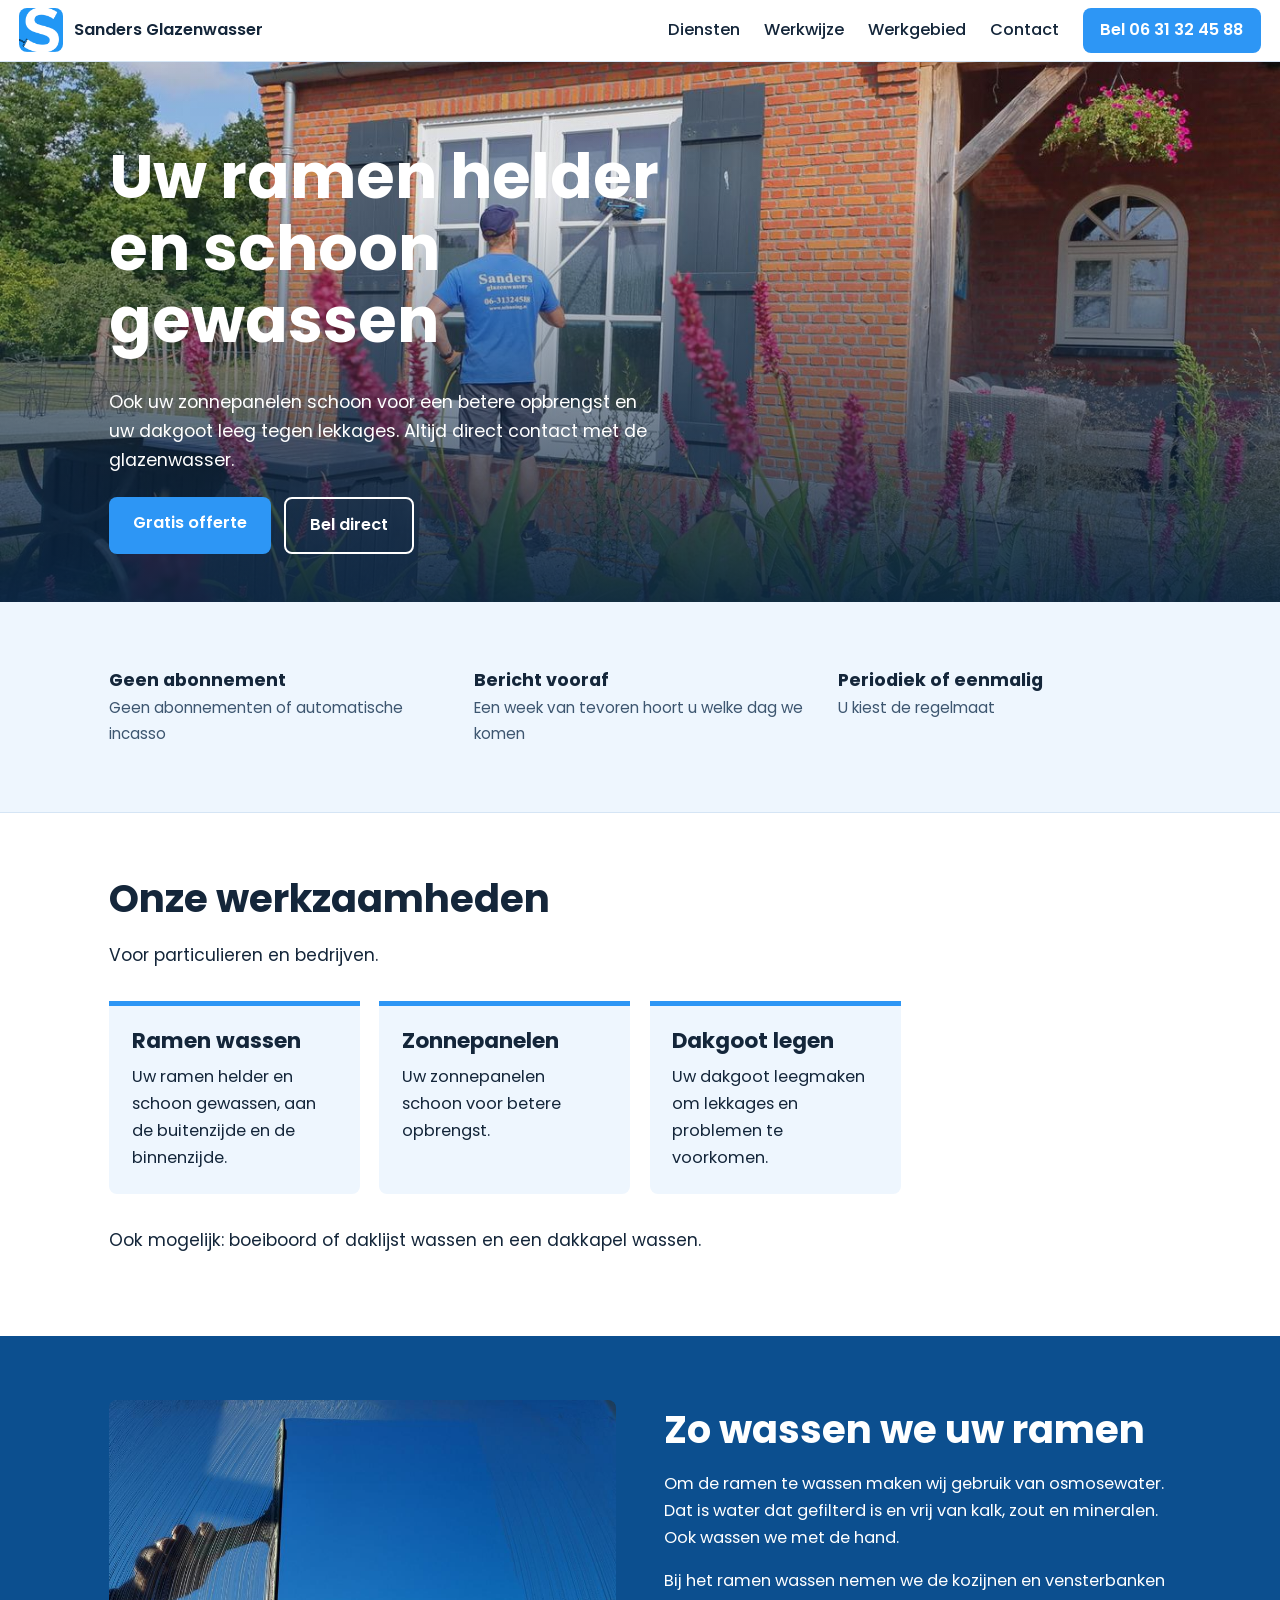
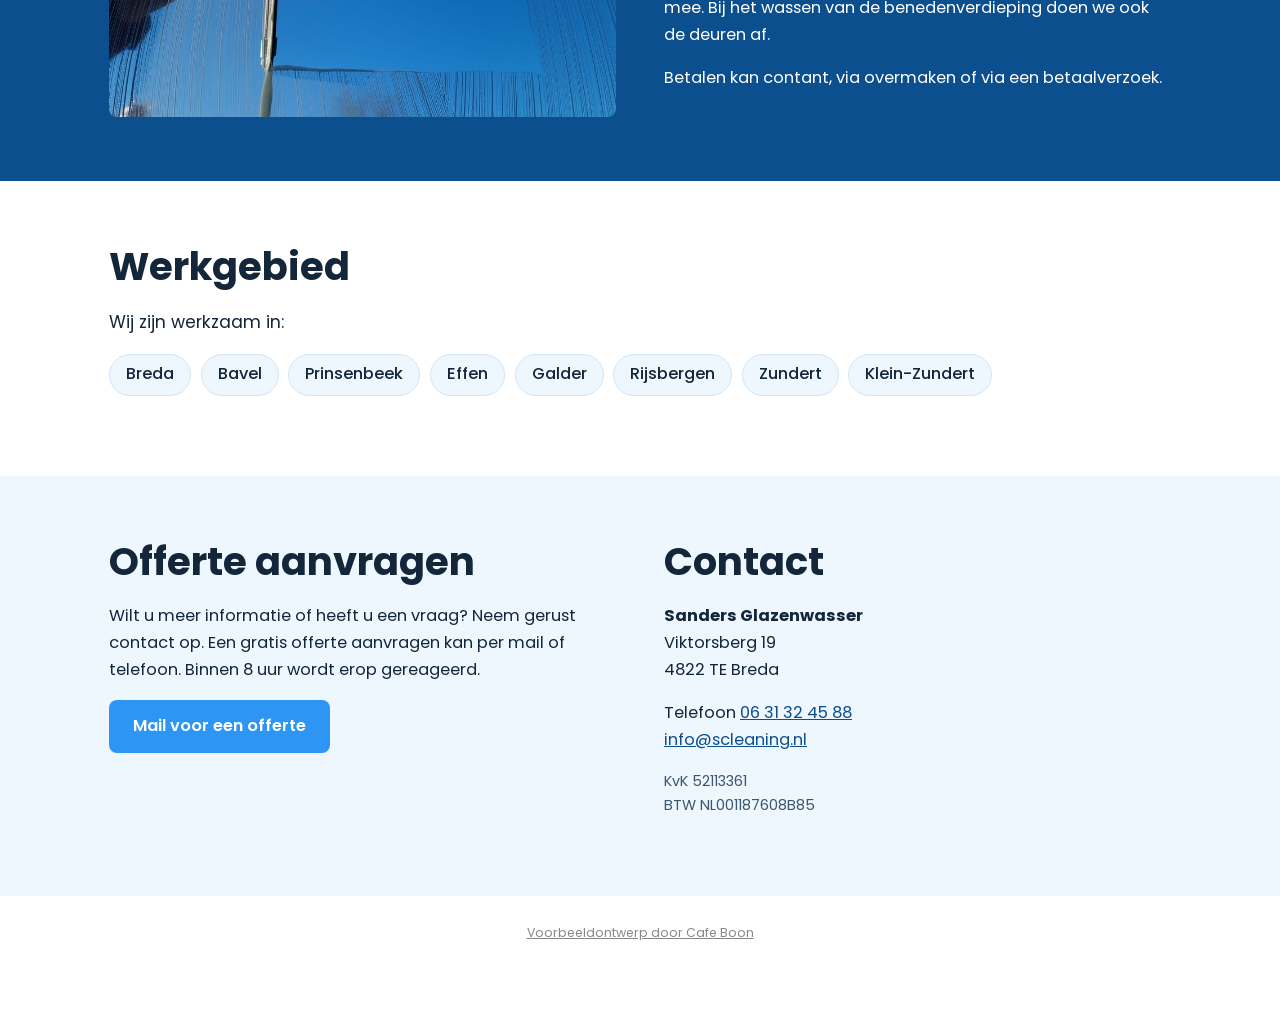
==== index.html @ 457f1adc "Voorbeeldwebsite" ====
<!doctype html>
<html lang="nl">
<head>
<meta charset="utf-8">
<meta name="viewport" content="width=device-width, initial-scale=1">
<meta name="robots" content="noindex">
<title>Sanders Glazenwasser - Ramen, zonnepanelen en dakgoten rond Breda</title>
<meta name="description" content="Sanders Glazenwasser uit Breda wast ramen, zonnepanelen en dakgoten in Breda, Bavel, Prinsenbeek, Zundert, Rijsbergen en Effen. Geen abonnement. Bel 06 31 32 45 88.">
<meta property="og:title" content="Sanders Glazenwasser, Breda">
<meta property="og:description" content="Ramen wassen, zonnepanelen reinigen en dakgoten legen. Geen abonnement of automatische incasso.">
<meta property="og:image" content="images/og.jpg">
<link rel="icon" type="image/png" href="images/logo.png">
<link rel="preconnect" href="https://fonts.googleapis.com">
<link rel="preconnect" href="https://fonts.gstatic.com" crossorigin>
<link href="https://fonts.googleapis.com/css2?family=Poppins:wght@400;500;600;700&display=swap" rel="stylesheet">
<link rel="stylesheet" href="style.css">
</head>
<body>
<header class="top">
  <a class="brand" href="#"><img src="images/logo.png" alt="Sanders Glazenwasser"><span>Sanders Glazenwasser</span></a>
  <nav>
    <a href="#diensten">Diensten</a>
    <a href="#werkwijze">Werkwijze</a>
    <a href="#werkgebied">Werkgebied</a>
    <a href="#contact">Contact</a>
  </nav>
  <a class="call" href="tel:+31631324588">Bel 06 31 32 45 88</a>
</header>

<section class="hero">
  <img src="images/aan-het-werk.jpg" alt="Sanders Glazenwasser wast de ramen van een woning">
  <div class="hero-in">
    <h1>Uw ramen helder en schoon gewassen</h1>
    <p class="claim">Ook uw zonnepanelen schoon voor een betere opbrengst en uw dakgoot leeg tegen lekkages. Altijd direct contact met de glazenwasser.</p>
    <div class="actions">
      <a class="btn" href="mailto:info@scleaning.nl?subject=Offerte%20glazenwasser">Gratis offerte</a>
      <a class="btn ghost" href="tel:+31631324588">Bel direct</a>
    </div>
  </div>
</section>

<section class="facts">
  <div class="wrap row">
    <div><b>Geen abonnement</b><span>Geen abonnementen of automatische incasso</span></div>
    <div><b>Bericht vooraf</b><span>Een week van tevoren hoort u welke dag we komen</span></div>
    <div><b>Periodiek of eenmalig</b><span>U kiest de regelmaat</span></div>
  </div>
</section>

<section id="diensten" class="wrap">
  <h2>Onze werkzaamheden</h2>
  <p class="lead">Voor particulieren en bedrijven.</p>
  <div class="cards">
    <article>
      <h3>Ramen wassen</h3>
      <p>Uw ramen helder en schoon gewassen, aan de buitenzijde en de binnenzijde.</p>
    </article>
    <article>
      <h3>Zonnepanelen</h3>
      <p>Uw zonnepanelen schoon voor betere opbrengst.</p>
    </article>
    <article>
      <h3>Dakgoot legen</h3>
      <p>Uw dakgoot leegmaken om lekkages en problemen te voorkomen.</p>
    </article>
  </div>
  <p class="lead">Ook mogelijk: boeiboord of daklijst wassen en een dakkapel wassen.</p>
</section>

<section id="werkwijze" class="band">
  <div class="wrap split">
    <img src="images/trekker.jpg" alt="Ruit wordt met de trekker schoon getrokken">
    <div>
      <h2>Zo wassen we uw ramen</h2>
      <p>Om de ramen te wassen maken wij gebruik van osmosewater. Dat is water dat gefilterd is en vrij van kalk, zout en mineralen. Ook wassen we met de hand.</p>
      <p>Bij het ramen wassen nemen we de kozijnen en vensterbanken mee. Bij het wassen van de benedenverdieping doen we ook de deuren af.</p>
      <p>Betalen kan contant, via overmaken of via een betaalverzoek.</p>
    </div>
  </div>
</section>

<section id="werkgebied" class="wrap">
  <h2>Werkgebied</h2>
  <p class="lead">Wij zijn werkzaam in:</p>
  <ul class="places">
    <li>Breda</li><li>Bavel</li><li>Prinsenbeek</li><li>Effen</li><li>Galder</li><li>Rijsbergen</li><li>Zundert</li><li>Klein-Zundert</li>
  </ul>
</section>

<section id="contact" class="visit">
  <div class="wrap two">
    <div>
      <h2>Offerte aanvragen</h2>
      <p>Wilt u meer informatie of heeft u een vraag? Neem gerust contact op. Een gratis offerte aanvragen kan per mail of telefoon. Binnen 8 uur wordt erop gereageerd.</p>
      <p><a class="btn" href="mailto:info@scleaning.nl?subject=Offerte%20glazenwasser">Mail voor een offerte</a></p>
    </div>
    <div>
      <h2>Contact</h2>
      <p><b>Sanders Glazenwasser</b><br>Viktorsberg 19<br>4822 TE Breda</p>
      <p>Telefoon <a href="tel:+31631324588">06 31 32 45 88</a><br><a href="mailto:info@scleaning.nl">info@scleaning.nl</a></p>
      <p class="small">KvK 52113361<br>BTW NL001187608B85</p>
    </div>
  </div>
</section>

<footer>
  <p class="credit"><a href="https://cafeboon.com">Voorbeeldontwerp door Cafe Boon</a></p>
</footer>
<a class="fab" href="tel:+31631324588">Bel</a>
</body>
</html>
---- style.css ----
:root{--blue:#2d96f5;--deep:#0c4f8f;--ink:#14263a;--bg:#fff;--soft:#eef6fe;--line:#d5e5f5}
*{box-sizing:border-box}
body{margin:0;font-family:"Poppins",sans-serif;color:var(--ink);background:var(--bg);line-height:1.65;font-size:1.02rem}
h1,h2,h3{font-weight:700;line-height:1.15;margin:0 0 .5em}
h2{font-size:clamp(1.7rem,4vw,2.4rem)}
a{color:var(--deep)}
.top{display:flex;align-items:center;gap:1.5rem;padding:.5rem 1.2rem;background:#fff;border-bottom:1px solid var(--line);position:sticky;top:0;z-index:5}
.brand{display:flex;align-items:center;gap:.7rem;text-decoration:none;color:var(--ink);font-weight:600}
.brand img{height:44px;width:44px;display:block;border-radius:8px}
.top nav{margin-left:auto;display:flex;gap:1.5rem}.top nav a{color:var(--ink);text-decoration:none;font-weight:500}
.call{background:var(--blue);color:#fff;text-decoration:none;padding:.55rem 1.1rem;font-weight:600;border-radius:8px;white-space:nowrap}
.hero{position:relative;min-height:540px;display:flex;align-items:flex-end;color:#fff;background:var(--deep)}
.hero>img{position:absolute;inset:0;width:100%;height:100%;object-fit:cover;object-position:30% 40%}
.hero:before{content:"";position:absolute;inset:0;background:linear-gradient(0deg,rgba(8,35,64,.92),rgba(8,35,64,.1) 75%);z-index:1}
.hero-in{position:relative;z-index:2;max-width:1100px;margin:0 auto;padding:3rem 1.2rem;width:100%}
.hero h1{font-size:clamp(2.2rem,6vw,3.9rem);max-width:15ch}
.claim{max-width:540px;font-size:1.1rem}
.actions{display:flex;gap:.8rem;flex-wrap:wrap;margin-top:1.4rem}
.btn{display:inline-block;background:var(--blue);color:#fff;padding:.8rem 1.5rem;text-decoration:none;font-weight:600;border-radius:8px}
.btn.ghost{background:transparent;border:2px solid #fff}
.facts{background:var(--soft);border-bottom:1px solid var(--line)}
.row{display:grid;grid-template-columns:repeat(3,1fr);gap:2rem;padding:2rem 1.2rem}
.row b{display:block;font-size:1.1rem}.row span{font-size:.95rem;color:#3d5670}
.wrap{max-width:1100px;margin:0 auto;padding:4rem 1.2rem}
.lead{max-width:720px;font-size:1.08rem}
.cards{display:grid;grid-template-columns:repeat(auto-fill,minmax(250px,1fr));gap:1.2rem;margin:2rem 0}
.cards article{background:var(--soft);border-top:5px solid var(--blue);padding:1.4rem;border-radius:0 0 8px 8px}
.cards h3{font-size:1.35rem}.cards p{margin:0}
.band{background:var(--deep);color:#fff}
.split{display:grid;grid-template-columns:1fr 1fr;gap:3rem;align-items:center}
.split img{width:100%;aspect-ratio:16/10;object-fit:cover;border-radius:8px}
.places{list-style:none;padding:0;display:flex;flex-wrap:wrap;gap:.6rem}
.places li{background:var(--soft);border:1px solid var(--line);padding:.4rem 1rem;border-radius:999px;font-weight:500}
.visit{background:var(--soft)}
.two{display:grid;grid-template-columns:1fr 1fr;gap:3rem}
.small{font-size:.9rem;color:#3d5670}
footer{text-align:center;padding:1.5rem 1rem 5rem;font-size:.9rem;color:#666}
.credit{font-size:.78rem;margin:.2rem}.credit a{color:#888}
.fab{display:none}
@media(max-width:760px){
.top nav,.call,.brand span{display:none}
.hero{min-height:440px}.row{grid-template-columns:1fr;gap:1.2rem}
.two,.split{grid-template-columns:1fr;gap:2rem}
.fab{display:block;position:fixed;right:1rem;bottom:1rem;background:var(--blue);color:#fff;text-decoration:none;font-weight:600;padding:.9rem 1.5rem;border-radius:999px;box-shadow:0 4px 12px rgba(0,0,0,.3);z-index:9}}
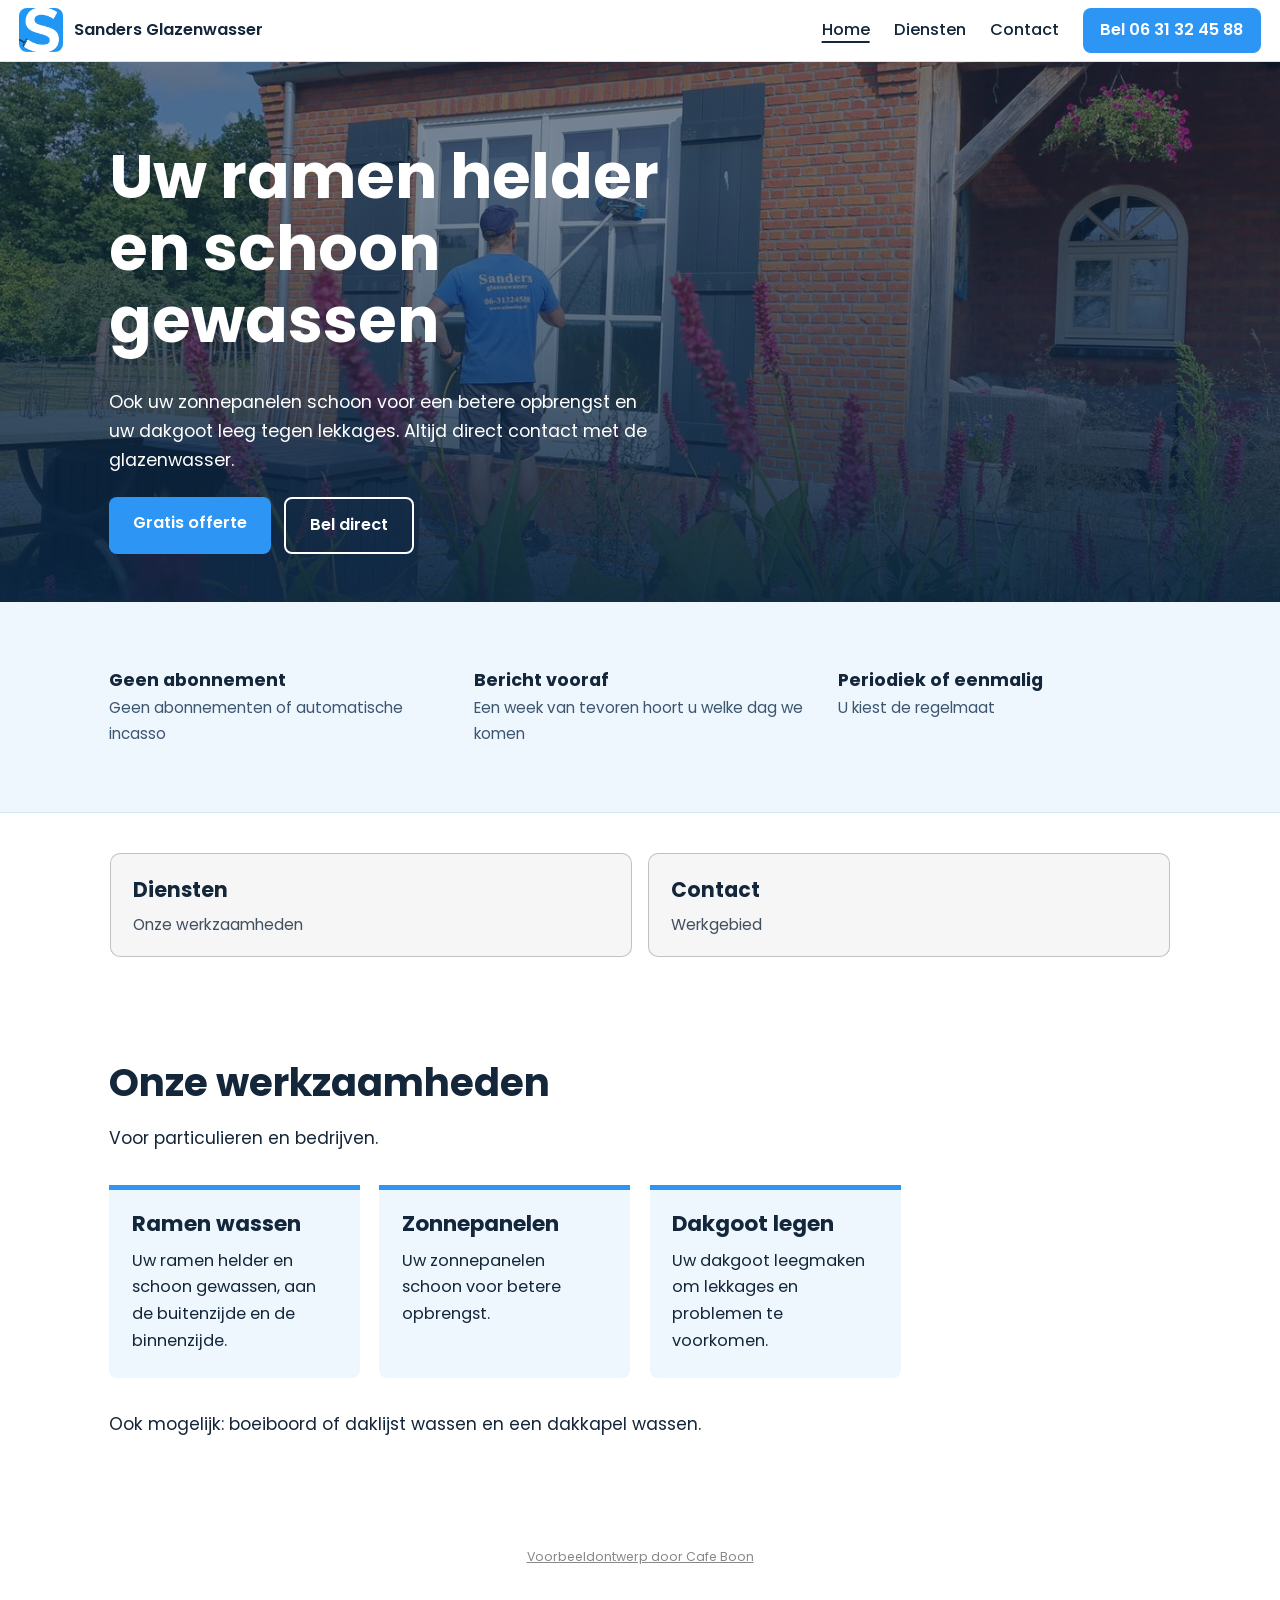
==== commit 49f24aac: "Website opgedeeld in meerdere pagina's" ====
--- a/index.html
+++ b/index.html
@@ -17,95 +17,51 @@
 </head>
 <body>
 <header class="top">
-  <a class="brand" href="#"><img src="images/logo.png" alt="Sanders Glazenwasser"><span>Sanders Glazenwasser</span></a>
-  <nav>
-    <a href="#diensten">Diensten</a>
-    <a href="#werkwijze">Werkwijze</a>
-    <a href="#werkgebied">Werkgebied</a>
-    <a href="#contact">Contact</a>
-  </nav>
-  <a class="call" href="tel:+31631324588">Bel 06 31 32 45 88</a>
+<a class="brand" href="index.html"><img alt="Sanders Glazenwasser" src="images/logo.png"/><span>Sanders Glazenwasser</span></a>
+<nav><a aria-current="page" href="index.html">Home</a><a href="aanbod.html">Diensten</a><a href="contact.html">Contact</a></nav>
+<a class="call" href="tel:+31631324588">Bel 06 31 32 45 88</a>
 </header>
-
+<div aria-label="Pagina's" class="sn-bar" role="navigation"><a aria-current="page" class="sn-link" href="index.html">Home</a><a class="sn-link" href="aanbod.html">Diensten</a><a class="sn-link" href="contact.html">Contact</a></div>
 <section class="hero">
-  <img src="images/aan-het-werk.jpg" alt="Sanders Glazenwasser wast de ramen van een woning">
-  <div class="hero-in">
-    <h1>Uw ramen helder en schoon gewassen</h1>
-    <p class="claim">Ook uw zonnepanelen schoon voor een betere opbrengst en uw dakgoot leeg tegen lekkages. Altijd direct contact met de glazenwasser.</p>
-    <div class="actions">
-      <a class="btn" href="mailto:info@scleaning.nl?subject=Offerte%20glazenwasser">Gratis offerte</a>
-      <a class="btn ghost" href="tel:+31631324588">Bel direct</a>
-    </div>
-  </div>
+<img alt="Sanders Glazenwasser wast de ramen van een woning" src="images/aan-het-werk.jpg"/>
+<div class="hero-in">
+<h1>Uw ramen helder en schoon gewassen</h1>
+<p class="claim">Ook uw zonnepanelen schoon voor een betere opbrengst en uw dakgoot leeg tegen lekkages. Altijd direct contact met de glazenwasser.</p>
+<div class="actions">
+<a class="btn" href="mailto:info@scleaning.nl?subject=Offerte%20glazenwasser">Gratis offerte</a>
+<a class="btn ghost" href="tel:+31631324588">Bel direct</a>
+</div>
+</div>
 </section>
-
 <section class="facts">
-  <div class="wrap row">
-    <div><b>Geen abonnement</b><span>Geen abonnementen of automatische incasso</span></div>
-    <div><b>Bericht vooraf</b><span>Een week van tevoren hoort u welke dag we komen</span></div>
-    <div><b>Periodiek of eenmalig</b><span>U kiest de regelmaat</span></div>
-  </div>
+<div class="wrap row">
+<div><b>Geen abonnement</b><span>Geen abonnementen of automatische incasso</span></div>
+<div><b>Bericht vooraf</b><span>Een week van tevoren hoort u welke dag we komen</span></div>
+<div><b>Periodiek of eenmalig</b><span>U kiest de regelmaat</span></div>
+</div>
 </section>
-
-<section id="diensten" class="wrap">
-  <h2>Onze werkzaamheden</h2>
-  <p class="lead">Voor particulieren en bedrijven.</p>
-  <div class="cards">
-    <article>
-      <h3>Ramen wassen</h3>
-      <p>Uw ramen helder en schoon gewassen, aan de buitenzijde en de binnenzijde.</p>
-    </article>
-    <article>
-      <h3>Zonnepanelen</h3>
-      <p>Uw zonnepanelen schoon voor betere opbrengst.</p>
-    </article>
-    <article>
-      <h3>Dakgoot legen</h3>
-      <p>Uw dakgoot leegmaken om lekkages en problemen te voorkomen.</p>
-    </article>
-  </div>
-  <p class="lead">Ook mogelijk: boeiboord of daklijst wassen en een dakkapel wassen.</p>
+<div class="sn-cards"><a class="sn-card" href="aanbod.html"><strong>Diensten</strong><span>Onze werkzaamheden</span></a><a class="sn-card" href="contact.html"><strong>Contact</strong><span>Werkgebied</span></a></div>
+<section class="wrap">
+<h2>Onze werkzaamheden</h2>
+<p class="lead">Voor particulieren en bedrijven.</p>
+<div class="cards">
+<article>
+<h3>Ramen wassen</h3>
+<p>Uw ramen helder en schoon gewassen, aan de buitenzijde en de binnenzijde.</p>
+</article>
+<article>
+<h3>Zonnepanelen</h3>
+<p>Uw zonnepanelen schoon voor betere opbrengst.</p>
+</article>
+<article>
+<h3>Dakgoot legen</h3>
+<p>Uw dakgoot leegmaken om lekkages en problemen te voorkomen.</p>
+</article>
+</div>
+<p class="lead">Ook mogelijk: boeiboord of daklijst wassen en een dakkapel wassen.</p>
 </section>
-
-<section id="werkwijze" class="band">
-  <div class="wrap split">
-    <img src="images/trekker.jpg" alt="Ruit wordt met de trekker schoon getrokken">
-    <div>
-      <h2>Zo wassen we uw ramen</h2>
-      <p>Om de ramen te wassen maken wij gebruik van osmosewater. Dat is water dat gefilterd is en vrij van kalk, zout en mineralen. Ook wassen we met de hand.</p>
-      <p>Bij het ramen wassen nemen we de kozijnen en vensterbanken mee. Bij het wassen van de benedenverdieping doen we ook de deuren af.</p>
-      <p>Betalen kan contant, via overmaken of via een betaalverzoek.</p>
-    </div>
-  </div>
-</section>
-
-<section id="werkgebied" class="wrap">
-  <h2>Werkgebied</h2>
-  <p class="lead">Wij zijn werkzaam in:</p>
-  <ul class="places">
-    <li>Breda</li><li>Bavel</li><li>Prinsenbeek</li><li>Effen</li><li>Galder</li><li>Rijsbergen</li><li>Zundert</li><li>Klein-Zundert</li>
-  </ul>
-</section>
-
-<section id="contact" class="visit">
-  <div class="wrap two">
-    <div>
-      <h2>Offerte aanvragen</h2>
-      <p>Wilt u meer informatie of heeft u een vraag? Neem gerust contact op. Een gratis offerte aanvragen kan per mail of telefoon. Binnen 8 uur wordt erop gereageerd.</p>
-      <p><a class="btn" href="mailto:info@scleaning.nl?subject=Offerte%20glazenwasser">Mail voor een offerte</a></p>
-    </div>
-    <div>
-      <h2>Contact</h2>
-      <p><b>Sanders Glazenwasser</b><br>Viktorsberg 19<br>4822 TE Breda</p>
-      <p>Telefoon <a href="tel:+31631324588">06 31 32 45 88</a><br><a href="mailto:info@scleaning.nl">info@scleaning.nl</a></p>
-      <p class="small">KvK 52113361<br>BTW NL001187608B85</p>
-    </div>
-  </div>
-</section>
-
 <footer>
-  <p class="credit"><a href="https://cafeboon.com">Voorbeeldontwerp door Cafe Boon</a></p>
+<p class="credit"><a href="https://cafeboon.com">Voorbeeldontwerp door Cafe Boon</a></p>
 </footer>
 <a class="fab" href="tel:+31631324588">Bel</a>
-</body>
-</html>
+</body></html>
--- a/style.css
+++ b/style.css
@@ -11,7 +11,7 @@
 .call{background:var(--blue);color:#fff;text-decoration:none;padding:.55rem 1.1rem;font-weight:600;border-radius:8px;white-space:nowrap}
 .hero{position:relative;min-height:540px;display:flex;align-items:flex-end;color:#fff;background:var(--deep)}
 .hero>img{position:absolute;inset:0;width:100%;height:100%;object-fit:cover;object-position:30% 40%}
-.hero:before{content:"";position:absolute;inset:0;background:linear-gradient(0deg,rgba(8,35,64,.92),rgba(8,35,64,.1) 75%);z-index:1}
+.hero:before{content:"";position:absolute;inset:0;background:linear-gradient(0deg,rgba(8,35,64,.92),rgba(8,35,64,.55) 75%);z-index:1}
 .hero-in{position:relative;z-index:2;max-width:1100px;margin:0 auto;padding:3rem 1.2rem;width:100%}
 .hero h1{font-size:clamp(2.2rem,6vw,3.9rem);max-width:15ch}
 .claim{max-width:540px;font-size:1.1rem}
@@ -42,3 +42,17 @@
 .hero{min-height:440px}.row{grid-template-columns:1fr;gap:1.2rem}
 .two,.split{grid-template-columns:1fr;gap:2rem}
 .fab{display:block;position:fixed;right:1rem;bottom:1rem;background:var(--blue);color:#fff;text-decoration:none;font-weight:600;padding:.9rem 1.5rem;border-radius:999px;box-shadow:0 4px 12px rgba(0,0,0,.3);z-index:9}}
+/* sitenav:start */
+.sn-bar{display:none;gap:6px;overflow-x:auto;white-space:nowrap;-webkit-overflow-scrolling:touch;padding:8px 12px;background:inherit;color:inherit;font:inherit;line-height:1.2;border-bottom:1px solid rgba(128,128,128,.35);box-sizing:border-box;max-width:100%}
+.sn-bar a.sn-link{flex:0 0 auto;padding:9px 15px;border-radius:999px;color:inherit;text-decoration:none;font-size:15px;font-weight:600;letter-spacing:0;text-transform:none;margin:0}
+.sn-bar a.sn-link[aria-current="page"]{background:rgba(128,128,128,.2);box-shadow:inset 0 -2px 0 currentColor}
+@media(max-width:760px){.sn-bar{display:flex}}
+nav a[aria-current="page"]:not(.cta):not(.btn):not(.call){text-decoration:underline;text-underline-offset:6px;text-decoration-thickness:2px}
+.sn-head{max-width:1100px;margin:0 auto;padding:40px 20px 0;box-sizing:border-box}
+.sn-head h1{margin:0;color:inherit;font-size:clamp(30px,5vw,46px);line-height:1.1}
+.sn-cards{max-width:1100px;margin:0 auto;padding:40px 20px;display:grid;grid-template-columns:repeat(auto-fit,minmax(230px,1fr));gap:16px;box-sizing:border-box}
+.sn-card{display:block;padding:20px 22px;border:1px solid rgba(128,128,128,.45);border-radius:10px;background:rgba(128,128,128,.07);color:inherit;text-decoration:none;min-width:0}
+.sn-card strong{display:block;font-size:1.25em;margin:0 0 6px;color:inherit}
+.sn-card span{display:block;opacity:.8;font-size:.95em;line-height:1.4}
+.sn-card:hover,.sn-card:focus-visible{border-color:currentColor}
+/* sitenav:end */
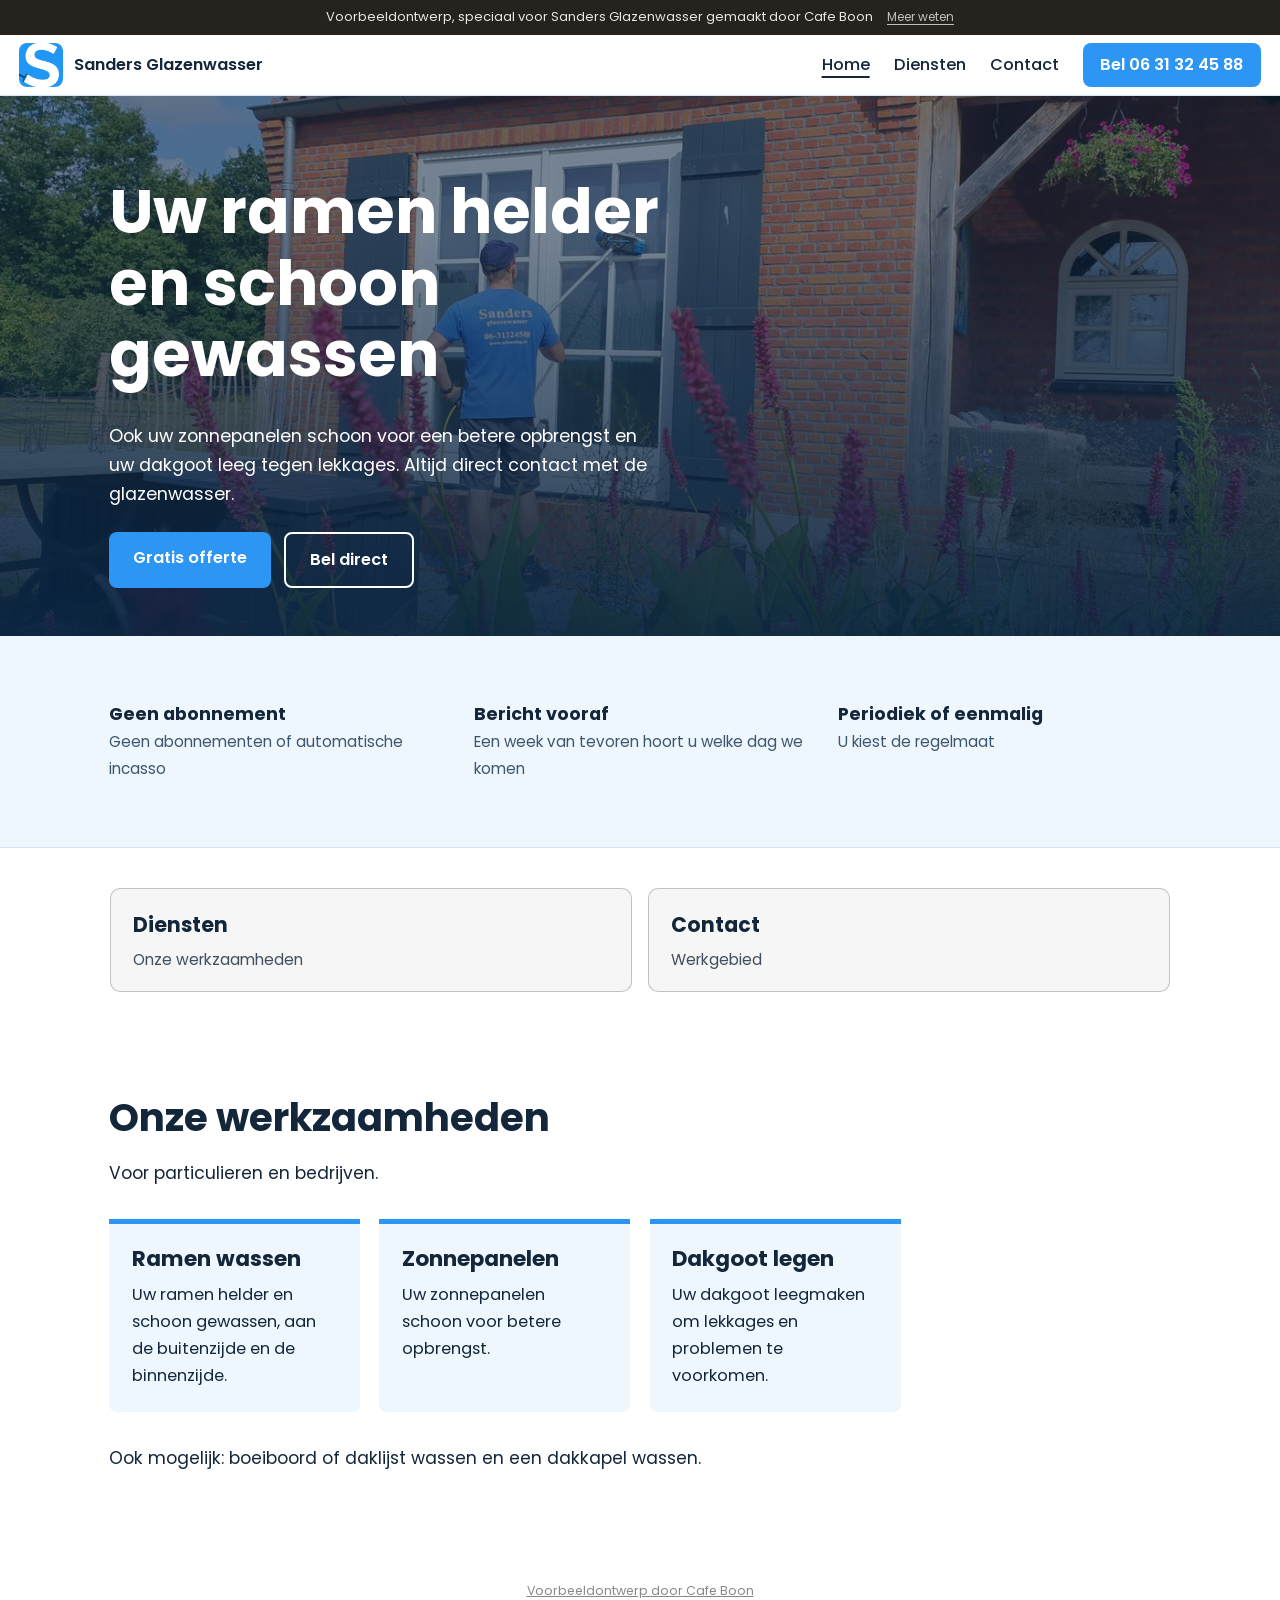
==== commit a60116f8: "Werkende formulieren voor afspraken en aanvragen" ====
--- a/index.html
+++ b/index.html
@@ -16,6 +16,7 @@
 <link rel="stylesheet" href="style.css">
 </head>
 <body>
+<div class="vb-banner" role="note"><span>Voorbeeldontwerp, speciaal voor Sanders Glazenwasser gemaakt door Cafe Boon</span><a href="https://cafeboon.com">Meer weten</a></div>
 <header class="top">
 <a class="brand" href="index.html"><img alt="Sanders Glazenwasser" src="images/logo.png"/><span>Sanders Glazenwasser</span></a>
 <nav><a aria-current="page" href="index.html">Home</a><a href="aanbod.html">Diensten</a><a href="contact.html">Contact</a></nav>
@@ -28,7 +29,7 @@
 <h1>Uw ramen helder en schoon gewassen</h1>
 <p class="claim">Ook uw zonnepanelen schoon voor een betere opbrengst en uw dakgoot leeg tegen lekkages. Altijd direct contact met de glazenwasser.</p>
 <div class="actions">
-<a class="btn" href="mailto:info@scleaning.nl?subject=Offerte%20glazenwasser">Gratis offerte</a>
+<a class="btn" href="offerte.html">Gratis offerte</a>
 <a class="btn ghost" href="tel:+31631324588">Bel direct</a>
 </div>
 </div>
--- a/style.css
+++ b/style.css
@@ -56,3 +56,31 @@
 .sn-card span{display:block;opacity:.8;font-size:.95em;line-height:1.4}
 .sn-card:hover,.sn-card:focus-visible{border-color:currentColor}
 /* sitenav:end */
+/* voorbeeld-formulier:start */
+@layer sn{.sn-form button.btn{border:0;font:inherit;cursor:pointer;line-height:1.2}}
+.sn-formsec{padding:36px 0 72px}
+.sn-formwrap{max-width:1100px;margin:0 auto;padding:0 20px;box-sizing:border-box}
+.sn-formwrap>h2{margin:0 0 12px}
+.sn-formwrap>.sn-lead,.sn-formwrap>.sn-form,.sn-formwrap>.sn-done{max-width:720px}
+.sn-formwrap .sn-lead{margin:0 0 24px;opacity:.85}
+.sn-form{display:grid;grid-template-columns:1fr 1fr;gap:16px}
+.sn-field{display:flex;flex-direction:column;gap:6px;min-width:0;text-align:left}
+.sn-field.full{grid-column:1/-1}
+.sn-field label{font-size:14px;font-weight:600}
+.sn-field input,.sn-field select,.sn-field textarea{font:inherit;font-size:16px;line-height:1.4;color:inherit;background:rgba(128,128,128,.12);border:1px solid rgba(128,128,128,.55);border-radius:8px;padding:11px 12px;width:100%;box-sizing:border-box;min-width:0;max-width:100%;-webkit-appearance:none;appearance:none}
+.sn-field select{background-image:linear-gradient(45deg,transparent 50%,currentColor 50%),linear-gradient(135deg,currentColor 50%,transparent 50%);background-position:calc(100% - 20px) 50%,calc(100% - 15px) 50%;background-size:5px 5px;background-repeat:no-repeat;padding-right:38px}
+.sn-field select option{color:#111;background:#fff}
+.sn-field textarea{resize:vertical}
+.sn-field input:focus,.sn-field select:focus,.sn-field textarea:focus{outline:2px solid currentColor;outline-offset:1px}
+.sn-done{padding:28px;border:1px solid rgba(128,128,128,.55);border-radius:12px;background:rgba(128,128,128,.1)}
+.sn-done h2{margin:0 0 10px}
+.sn-done p{margin:0}
+.sn-done a{text-decoration:underline;text-underline-offset:3px;font-weight:600}
+.sn-formlink{padding:0 0 56px}
+@media(max-width:640px){.sn-form{grid-template-columns:1fr}.sn-formsec{padding:24px 0 56px}}
+/* voorbeeld-formulier:end */
+/* voorbeeldbanner:start */
+.vb-banner{display:flex;flex-wrap:wrap;justify-content:center;align-items:baseline;gap:2px 14px;padding:8px 16px;background:#26231f;color:#e9e6df;font-size:13px;line-height:1.45;letter-spacing:0;text-transform:none;font-weight:400;text-align:center;position:relative;z-index:1000}
+.vb-banner a{color:inherit;opacity:.8;text-decoration:underline;text-underline-offset:3px;font-size:12px;font-weight:400;white-space:nowrap;letter-spacing:0;text-transform:none}
+.vb-banner a:hover{opacity:1}
+/* voorbeeldbanner:end */
